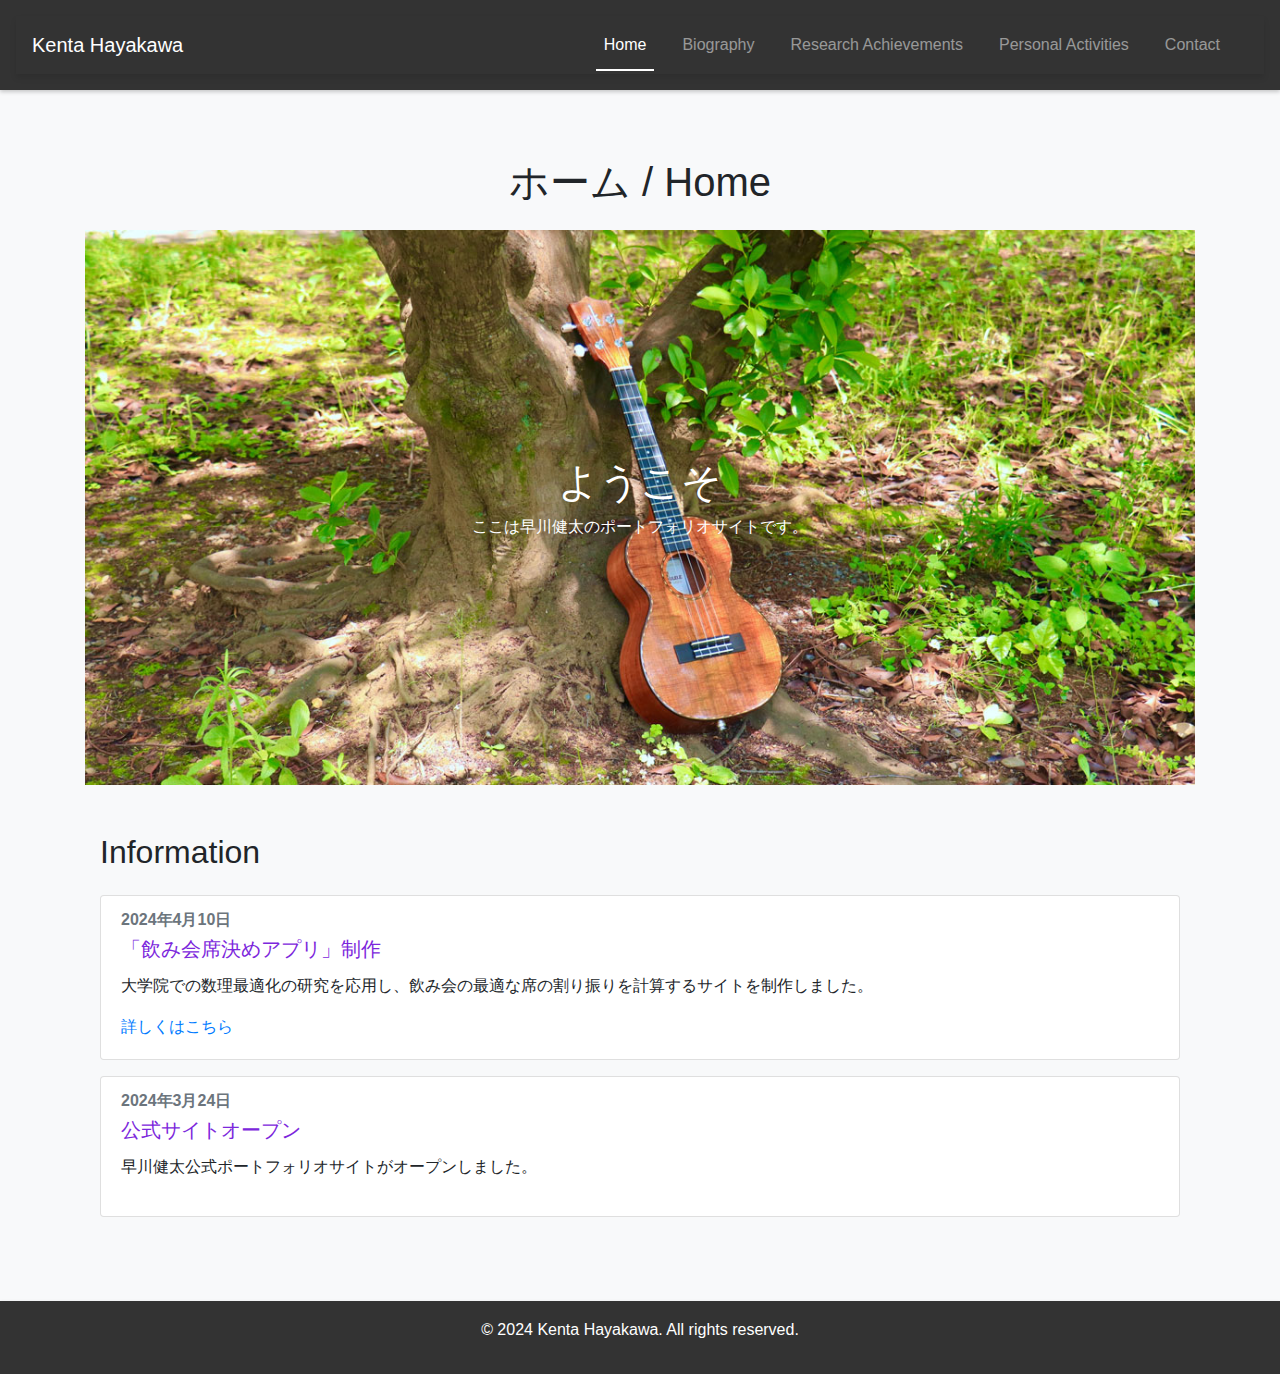
==== portfolio/index.html @ 00b4cca9 "change title" ====
<!-- Special Thanks: I would like to thank Yuki Imajuku for his great help in creating this website.-->
<!DOCTYPE html>
<html lang="ja">
<head>
    <meta charset="UTF-8">
    <meta name="viewport" content="width=device-width, initial-scale=1.0">
    <!-- Open Graph / Facebook -->
    <meta property="og:type" content="website">
    <meta property="og:url" content="https://kentahayakawa.com/portfolio/index.html">
    <meta property="og:title" content="Home | 早川健太公式ページ">
    <meta property="og:description" content="早川健太公式ポートフォリオサイト">
    <meta property="og:image" content="images/icon.jpg">

    <!-- Twitter -->
    <meta property="twitter:card" content="images/icon.jpg">
    <meta property="twitter:url" content="https://kentahayakawa.com/portfolio/index.html">
    <meta property="twitter:title" content="Home | 早川健太公式ページ">
    <meta property="twitter:description" content="早川健太公式ポートフォリオサイト">
    <meta property="twitter:image" content="images/icon.jpg">
    <title>Home | 早川健太公式ページ</title>
    <link rel="stylesheet" href="https://stackpath.bootstrapcdn.com/bootstrap/4.5.2/css/bootstrap.min.css">
    <link rel="stylesheet" href="css/style.css">
</head>
<!-- Google tag (gtag.js) -->
<script async src="https://www.googletagmanager.com/gtag/js?id=G-EFJJ8KLLE4"></script>
<script>
    window.dataLayer = window.dataLayer || [];
    function gtag(){dataLayer.push(arguments);}
    gtag('js', new Date());

    gtag('config', 'G-EFJJ8KLLE4');
</script>
<body>
    <header class="mb-4">
        <nav class="navbar navbar-expand-lg navbar-dark" style="background-color: #333;">
            <a class="navbar-brand" href="index.html">Kenta Hayakawa</a>
            <button class="navbar-toggler" type="button" data-toggle="collapse" data-target="#navbarNav" aria-controls="navbarNav" aria-expanded="false" aria-label="Toggle navigation">
                <span class="navbar-toggler-icon"></span>
            </button>
            <div class="collapse navbar-collapse" id="navbarNav">
                <ul class="navbar-nav ml-auto">
                    <li class="nav-item active">
                        <a class="nav-link" href="index.html">Home</a>
                    </li>
                    <li class="nav-item">
                        <a class="nav-link" href="biography.html">Biography</a>
                    </li>
                    <li class="nav-item">
                        <a class="nav-link" href="research_achievements.html">Research Achievements</a>
                    </li>
                    <li class="nav-item">
                        <a class="nav-link" href="personal_activities.html">Personal Activities</a>
                    </li>
                    <li class="nav-item">
                        <a class="nav-link" href="contact.html">Contact</a>
                    </li>
                </ul>
            </div>
        </nav>
    </header>
    <main class="container mt-5">
		<h1 class="text-center mb-4">ホーム / Home</h1>
        <section>
			<div class="image-container position-relative">
				<img src="images/top_1.jpg" alt="トップ画像1" class="img-fluid slide-image">
				<div class="overlay-text position-absolute">
					<h1 class="text-white text-center">ようこそ</h1>
					<p class="text-white text-center">ここは早川健太のポートフォリオサイトです。</p>
				</div>
			</div>			
		</section>
	
		<div class="container mt-5">
			<h2 class="mb-4">Information</h2>
			<div class="row">
				<div class="col-12">
					<!-- お知らせアイテム -->
                    <div class="card mb-3">
						<div class="card-body">
							<h6 class="card-subtitle mb-2 text-muted">2024年4月10日</h6>
							<h5 class="card-title">「飲み会席決めアプリ」制作</h5>
							<p class="card-text">大学院での数理最適化の研究を応用し、飲み会の最適な席の割り振りを計算するサイトを制作しました。</p>
							<a href="https://kentahayakawa.com/seat_optimization" class="card-link">詳しくはこちら</a>
						</div>
					</div>
					<div class="card mb-3">
						<div class="card-body">
							<h6 class="card-subtitle mb-2 text-muted">2024年3月24日</h6>
							<h5 class="card-title">公式サイトオープン</h5>
							<p class="card-text">早川健太公式ポートフォリオサイトがオープンしました。</p>
							<a href="#" class="card-link"></a>
						</div>
					</div>
				</div>
			</div>
		</div>
		
    </main>
    <footer class="mt-5 py-3 text-center" style="background-color: #333; color: white;">
        <p>&copy; 2024 Kenta Hayakawa. All rights reserved.</p>
    </footer>
    <!-- Bootstrap JS and Popper.js -->
    <script src="https://code.jquery.com/jquery-3.5.1.slim.min.js"></script>
    <script src="https://cdn.jsdelivr.net/npm/@popperjs/core@2.5.2/dist/umd/popper.min.js"></script>
    <script src="https://stackpath.bootstrapcdn.com/bootstrap/4.5.2/js/bootstrap.min.js"></script>
    <script src="js/script.js"></script>
</body>
</html>
---- portfolio/css/style.css ----
body {
  font-family: 'Roboto', sans-serif;
  margin: 0;
  padding: 0; /* autoから0へ変更 */
  box-sizing: border-box;
  background-color: #f8f9fa;
}

@media (max-width: 768px) {
  body {
    font-size: 14px; /* ボディのフォントサイズを少し小さく調整 */
  }
  h1, h2, h3, h4, h5, h6 {
    font-size: 1.25rem; /* 見出しのフォントサイズを全体的に小さく調整 */
  }
  .card-title {
    font-size: 1rem; /* タイトルのフォントサイズをさらに小さく */
  }
  .card-subtitle {
    font-size: 0.85rem; /* 日付のフォントサイズを小さく */
  }
  .card-text {
    font-size: 0.95rem; /* カードテキストのフォントサイズを調整 */
  }
  p {
    font-size: 1rem;
  }
  header h1 {
    font-size: 20px;
  }
  .navbar-nav .nav-link {
    font-size: 18px;
  }
  .date {
    font-weight: 600;
    margin-right: 10px; /* 日付とテキストの間隔 */
  }
}

.text-large, .text-small {
  display: block; /* ブロック要素として表示 */
}

.text-large {
  font-size: 1.2rem;
}

.text-small {
  font-size: 0.9rem;
  margin-left: 20px;
}

header, footer {
  background-color: #333;
  color: white;
  text-align: center;
  padding: 1em;
  box-shadow: 0 2px 4px rgba(0,0,0,.2);
}

ul {
  word-wrap: break-word;
}

/* ナビゲーションリンクの基本スタイル */
.nav-link {
  color: #666; /* 通常時は少し暗い色 */
  margin-right: 20px; /* ナビゲーションリンク間の余白を設定 */
  position: relative;
  text-decoration: none; /* 下線を消去 */
  transition: color 0.3s; /* 色の変化を滑らかに */
}

/* ホバー時とアクティブ時のスタイル */
.nav-link:hover, .nav-link.active {
  color: #fff; /* フォントの色を白に */
}

.nav-link::after, .nav-link.active::after {
  background-color: #fff; /* 下線の色を白に */
}

.nav-link::after, .nav-link:hover::after, .nav-link.active::after {
  content: '';
  position: absolute;
  bottom: -5px;
  left: 50%;
  width: 0;
  height: 2px;
  background-color: #fff;
  transition: width 0.3s, left 0.3s;
}

.nav-link:hover::after, .nav-link.active::after {
  width: 100%;
  left: 0;
}

main {
  padding: 20px;
}

p {
  line-height: 1.6;
  margin-top: 0;
  margin-bottom: 1rem;
}

.underline-text {
  text-decoration: underline;
}

.navbar {
  background-color: #333 !important;
  box-shadow: 0 4px 6px rgba(0,0,0,.1);
}

.btn-custom, .btn-custom:hover {
  background-color: #007bff; /* ホバー時に暗くする設定は:hoverセレクタで指定 */
  color: white;
  padding: 0.375rem 0.75rem;
  border-radius: 0.25rem;
  transition: background-color 0.3s;
}

.btn-custom:hover {
  background-color: #0056b3;
}

.timeline {
  border-left: 2px solid #007bff; /* タイムラインの線 */
  padding-left: 20px; /* タイムラインからの余白を増やして右に寄せる */
  position: relative;
}

.timeline-item {
  margin-bottom: 10px; /* アイテム間の余白 */
}

.timeline-item::before {
  content: '';
  position: absolute;
  left: -7px; /* 中心点の位置を調整して線と丸が中心で合うように */
  top: 0;
  height: 12px;
  width: 12px;
  background-color: #007bff; /* 中心点の色 */
  border-radius: 50%; /* 円形にする */
  box-shadow: 0 0 0 3px #fff; /* 中心点の周りの白い輪 */
}

.date {
  font-weight: bold;
  margin-right: 10px; /* 日付とテキストの間隔 */
}

.contact-list {
  list-style-type: none; /* リストの記号を消去 */
  padding: 0; /* リストのデフォルトパディングを消去 */
}

.contact-list li {
  margin-bottom: 10px; /* リストアイテム間のマージン */
  display: flex; /* フレックスボックスモデルを適用 */
  align-items: center; /* アイテムを中央揃え */
}

.contact-list li img {
  margin-right: 10px; /* 画像とテキストの間隔 */
  width: 48px; /* 元のサイズの2倍の幅 */
  object-fit: contain; /* 縦横比を保持 (必要に応じて) */
}

.section {
  background-color: #f0f0f0; /* セクションの背景色を少し暗めの色に設定 */
  margin-bottom: 30px; /* セクション間の余白 */
  padding: 20px; /* セクション内のパディング */
  border-radius: 8px; /* 角を丸く */
}

.section h2 {
  color: #333; /* セクションタイトルの色 */
  margin-bottom: 15px; /* タイトルと内容の間隔 */
  padding-bottom: 10px; /* タイトルの下のパディング */
  border-bottom: 2px solid #ddd; /* タイトルの下に線を引く */
}

ul {
  padding-left: 20px; /* リストのインデントを調整 */
}

ul li {
  line-height: 1.6; /* リストアイテムの行間隔 */
}

.card-title {
  color: #7c27dc; /* タイトルの色を変更 */
}

.card-subtitle {
  font-weight: bold; /* サブタイトル（日付）を強調 */
}

.card-link {
  color: #007bff; /* リンクの色を調整 */
}

.image-container img {
  width: 100%; /* 表示画面の横幅と同じになるように設定 */
  height: auto; /* 縦横比を維持しつつ、高さを自動調整 */
  object-fit: contain; /* 縦横比を保ちつつ、画像がコンテナに収まるように調整 */
}

.overlay-text {
  position: absolute;
  top: 50%;
  left: 50%;
  transform: translate(-50%, -50%);
  width: 100%;
  text-align: center;
  animation: fadeInUpToCenter 1.2s ease-out; /* アニメーションを適用 */
  color: white;
}

.img-fluid {
  width: 100%; /* 画像をコンテナの幅に合わせる */
  height: auto; /* 画像の縦横比を保つ */
}

@keyframes fadeInUpToCenter {
  from {
    transform: translate(-50%, -40%); /* 中心から少し下にオフセット */
    opacity: 0; /* 完全に透明 */
  }
  to {
    transform: translate(-50%, -50%); /* 正確に中央に */
    opacity: 1; /* 完全に不透明 */
  }
}
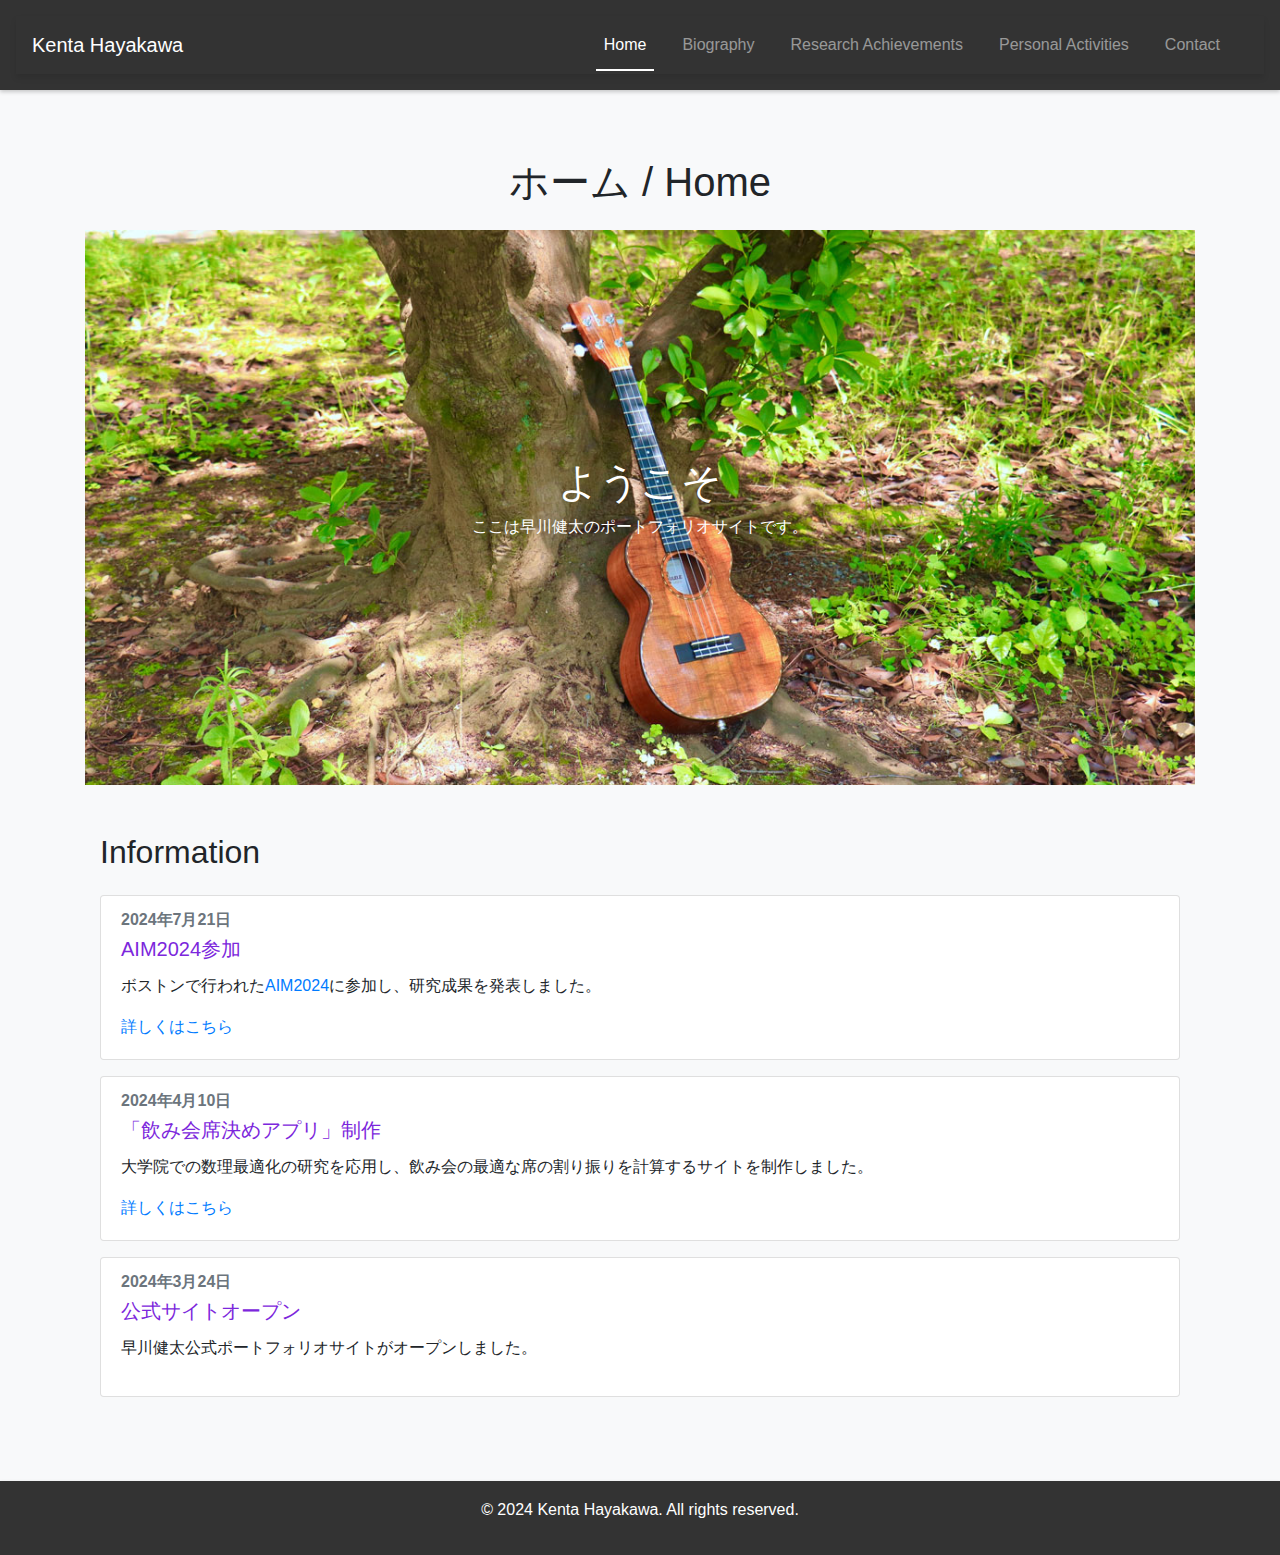
==== commit fcf2e61f: "Update index.html" ====
--- a/portfolio/index.html
+++ b/portfolio/index.html
@@ -75,7 +75,15 @@
 			<div class="row">
 				<div class="col-12">
 					<!-- お知らせアイテム -->
-                    <div class="card mb-3">
+					<div class="card mb-3">
+						<div class="card-body">
+							<h6 class="card-subtitle mb-2 text-muted">2024年7月21日</h6>
+							<h5 class="card-title">AIM2024参加</h5>
+							<p class="card-text">ボストンで行われた<a href="https://www.aim2024.org">AIM2024</a>に参加し、研究成果を発表しました。</p>
+							<a href="https://kentahayakawa.com/portfolio/research_achievements.html" class="card-link">詳しくはこちら</a>
+						</div>
+					</div>
+                                        <div class="card mb-3">
 						<div class="card-body">
 							<h6 class="card-subtitle mb-2 text-muted">2024年4月10日</h6>
 							<h5 class="card-title">「飲み会席決めアプリ」制作</h5>
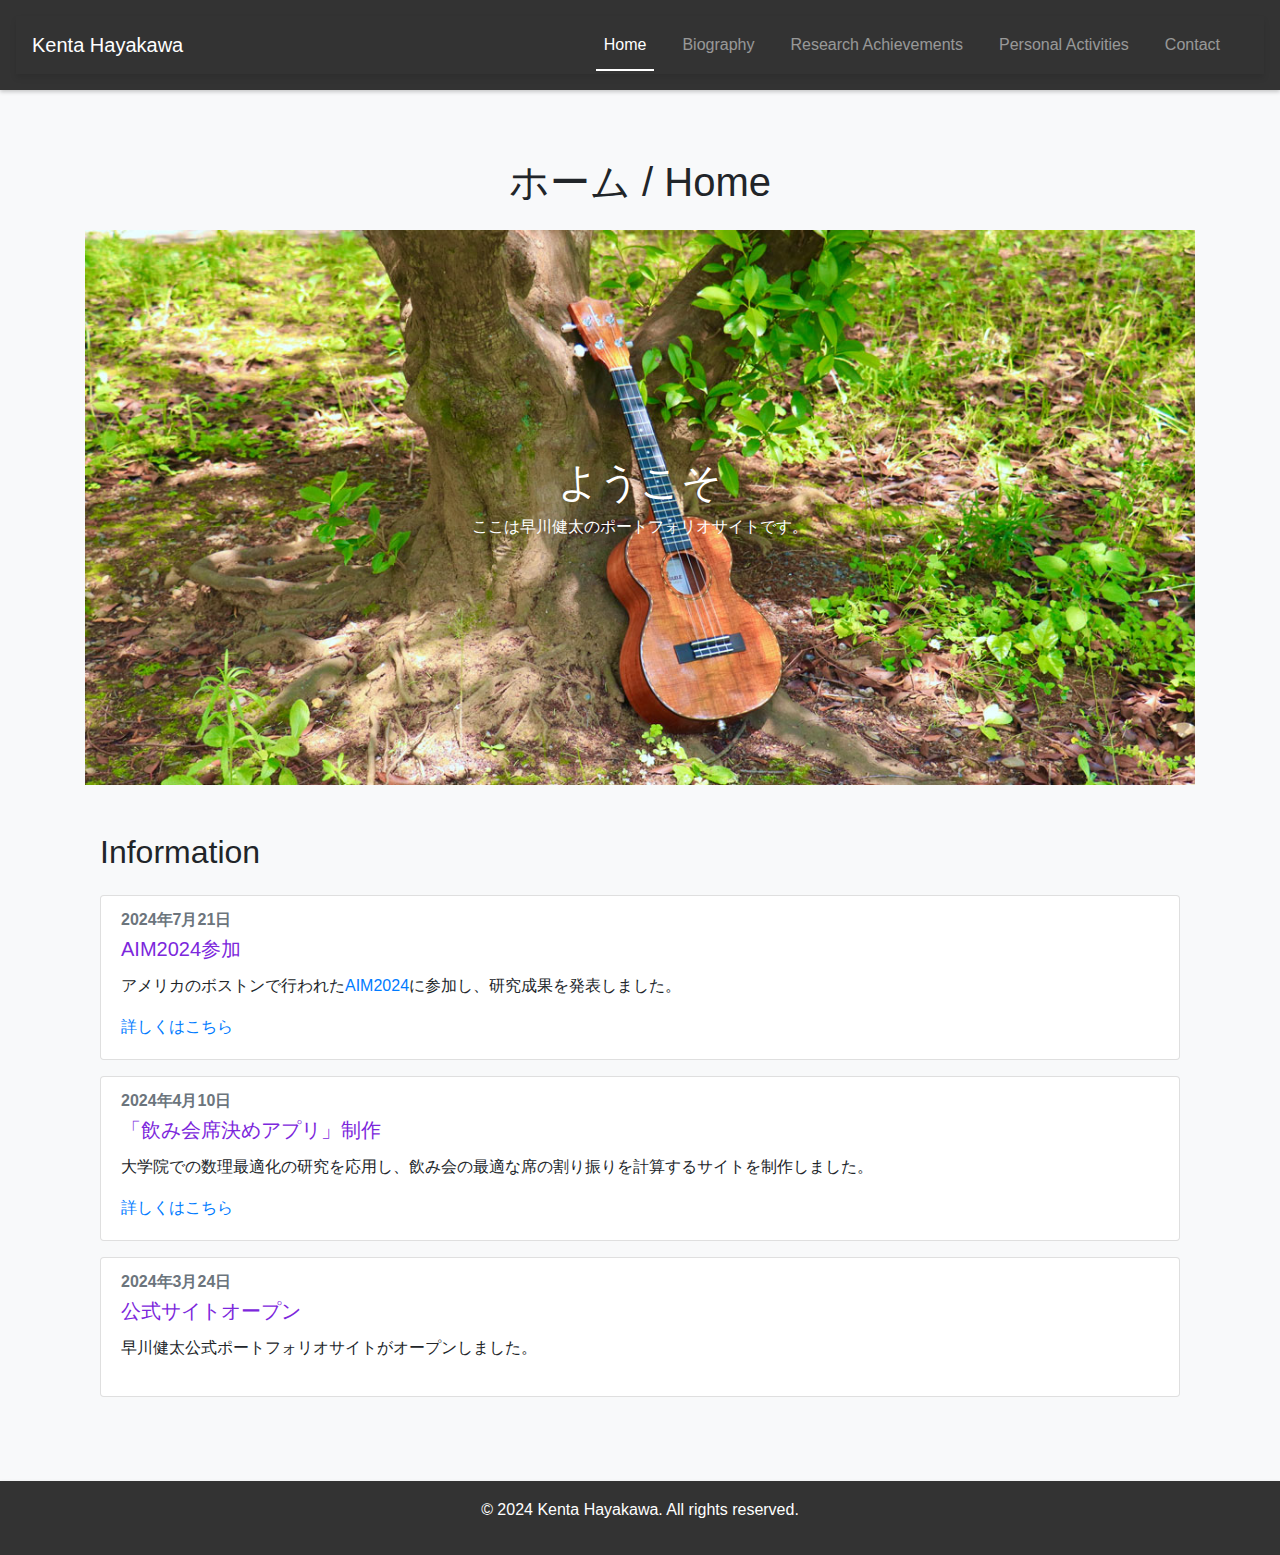
==== commit a562c94c: "Update index.html" ====
--- a/portfolio/index.html
+++ b/portfolio/index.html
@@ -79,7 +79,7 @@
 						<div class="card-body">
 							<h6 class="card-subtitle mb-2 text-muted">2024年7月21日</h6>
 							<h5 class="card-title">AIM2024参加</h5>
-							<p class="card-text">ボストンで行われた<a href="https://www.aim2024.org">AIM2024</a>に参加し、研究成果を発表しました。</p>
+							<p class="card-text">アメリカのボストンで行われた<a href="https://www.aim2024.org" target="_blank">AIM2024</a>に参加し、研究成果を発表しました。</p>
 							<a href="https://kentahayakawa.com/portfolio/research_achievements.html" class="card-link">詳しくはこちら</a>
 						</div>
 					</div>
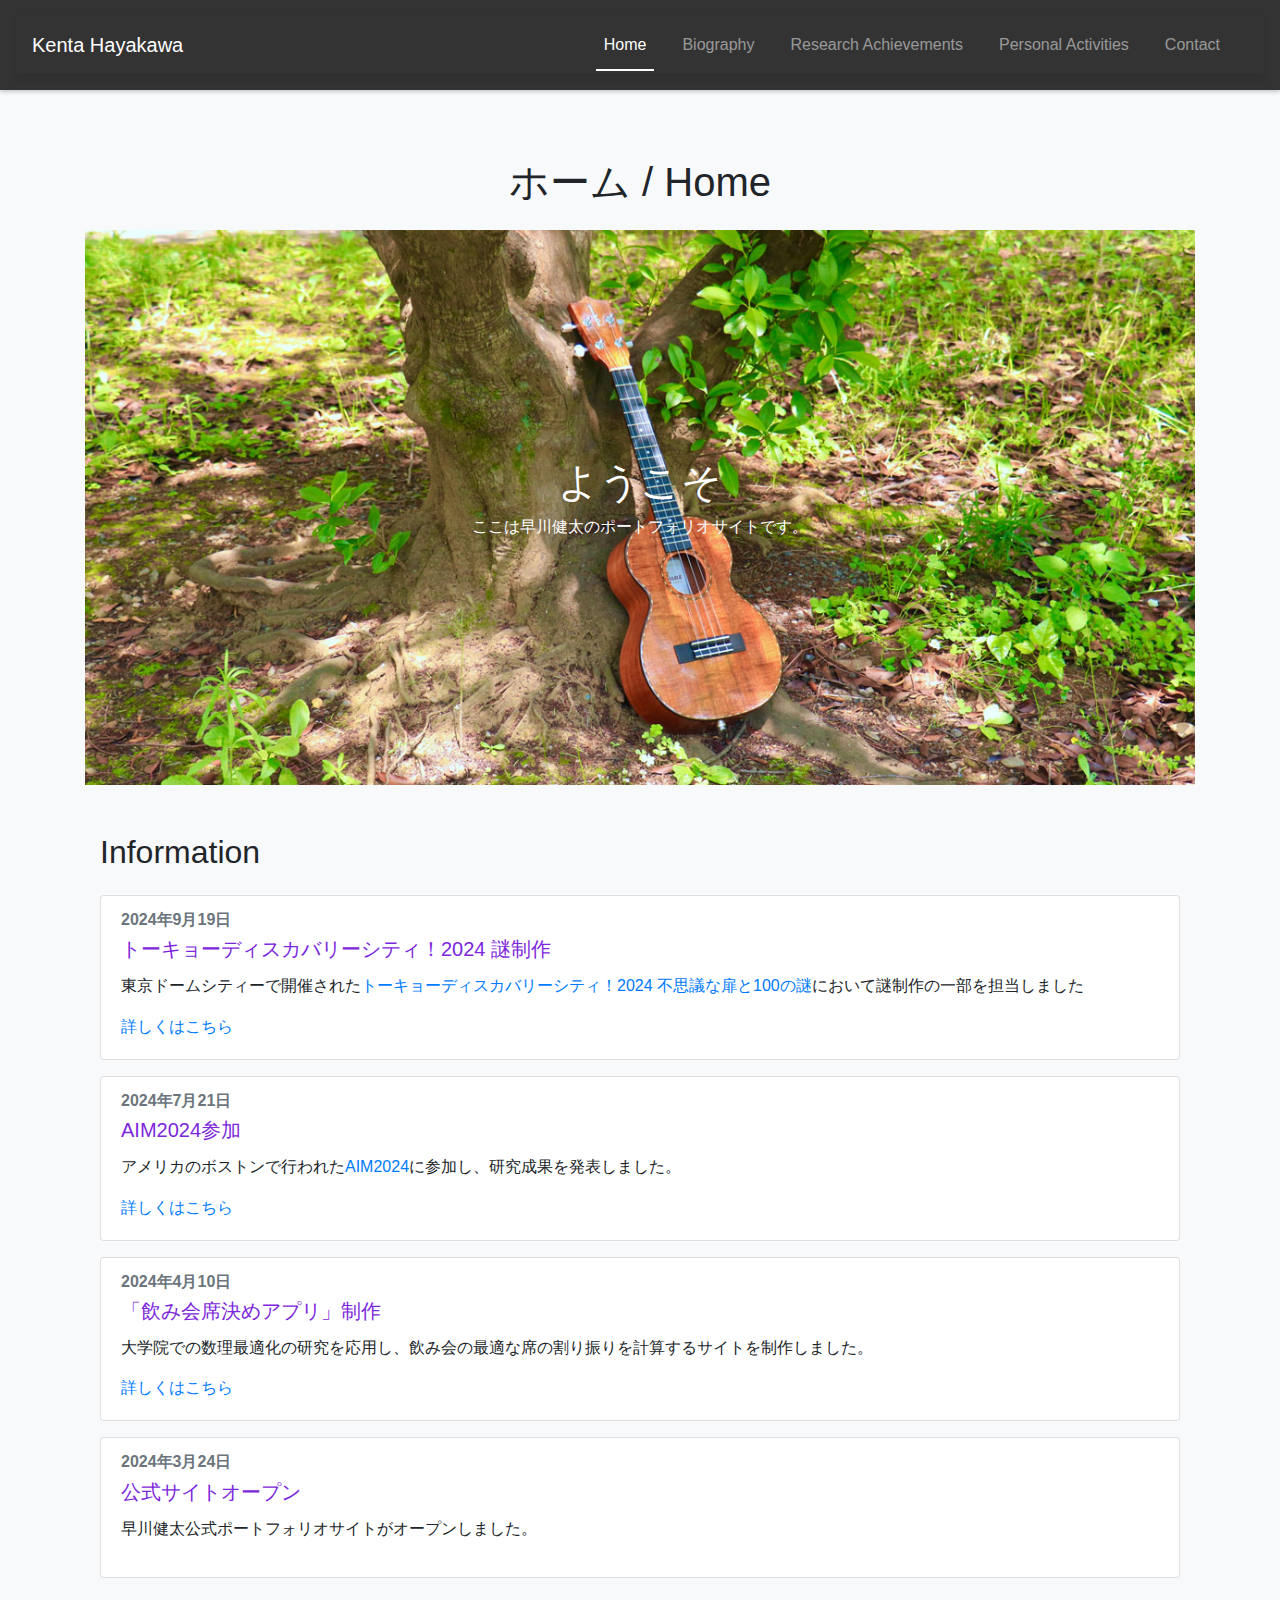
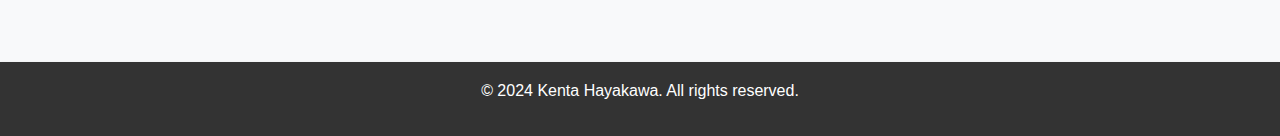
==== commit fb5e01b1: "Update news" ====
--- a/portfolio/index.html
+++ b/portfolio/index.html
@@ -77,6 +77,14 @@
 					<!-- お知らせアイテム -->
 					<div class="card mb-3">
 						<div class="card-body">
+							<h6 class="card-subtitle mb-2 text-muted">2024年9月19日</h6>
+							<h5 class="card-title">トーキョーディスカバリーシティ！2024 謎制作</h5>
+							<p class="card-text">東京ドームシティーで開催された<a href="https://www.tokyo-dome.co.jp/quizknock/discovery-2024/" target="_blank">トーキョーディスカバリーシティ！2024 不思議な扉と100の謎</a>において謎制作の一部を担当しました</p>
+							<a href="https://kentahayakawa.com/portfolio/personal_activities.html" class="card-link">詳しくはこちら</a>
+						</div>
+					</div>
+					<div class="card mb-3">
+						<div class="card-body">
 							<h6 class="card-subtitle mb-2 text-muted">2024年7月21日</h6>
 							<h5 class="card-title">AIM2024参加</h5>
 							<p class="card-text">アメリカのボストンで行われた<a href="https://www.aim2024.org" target="_blank">AIM2024</a>に参加し、研究成果を発表しました。</p>
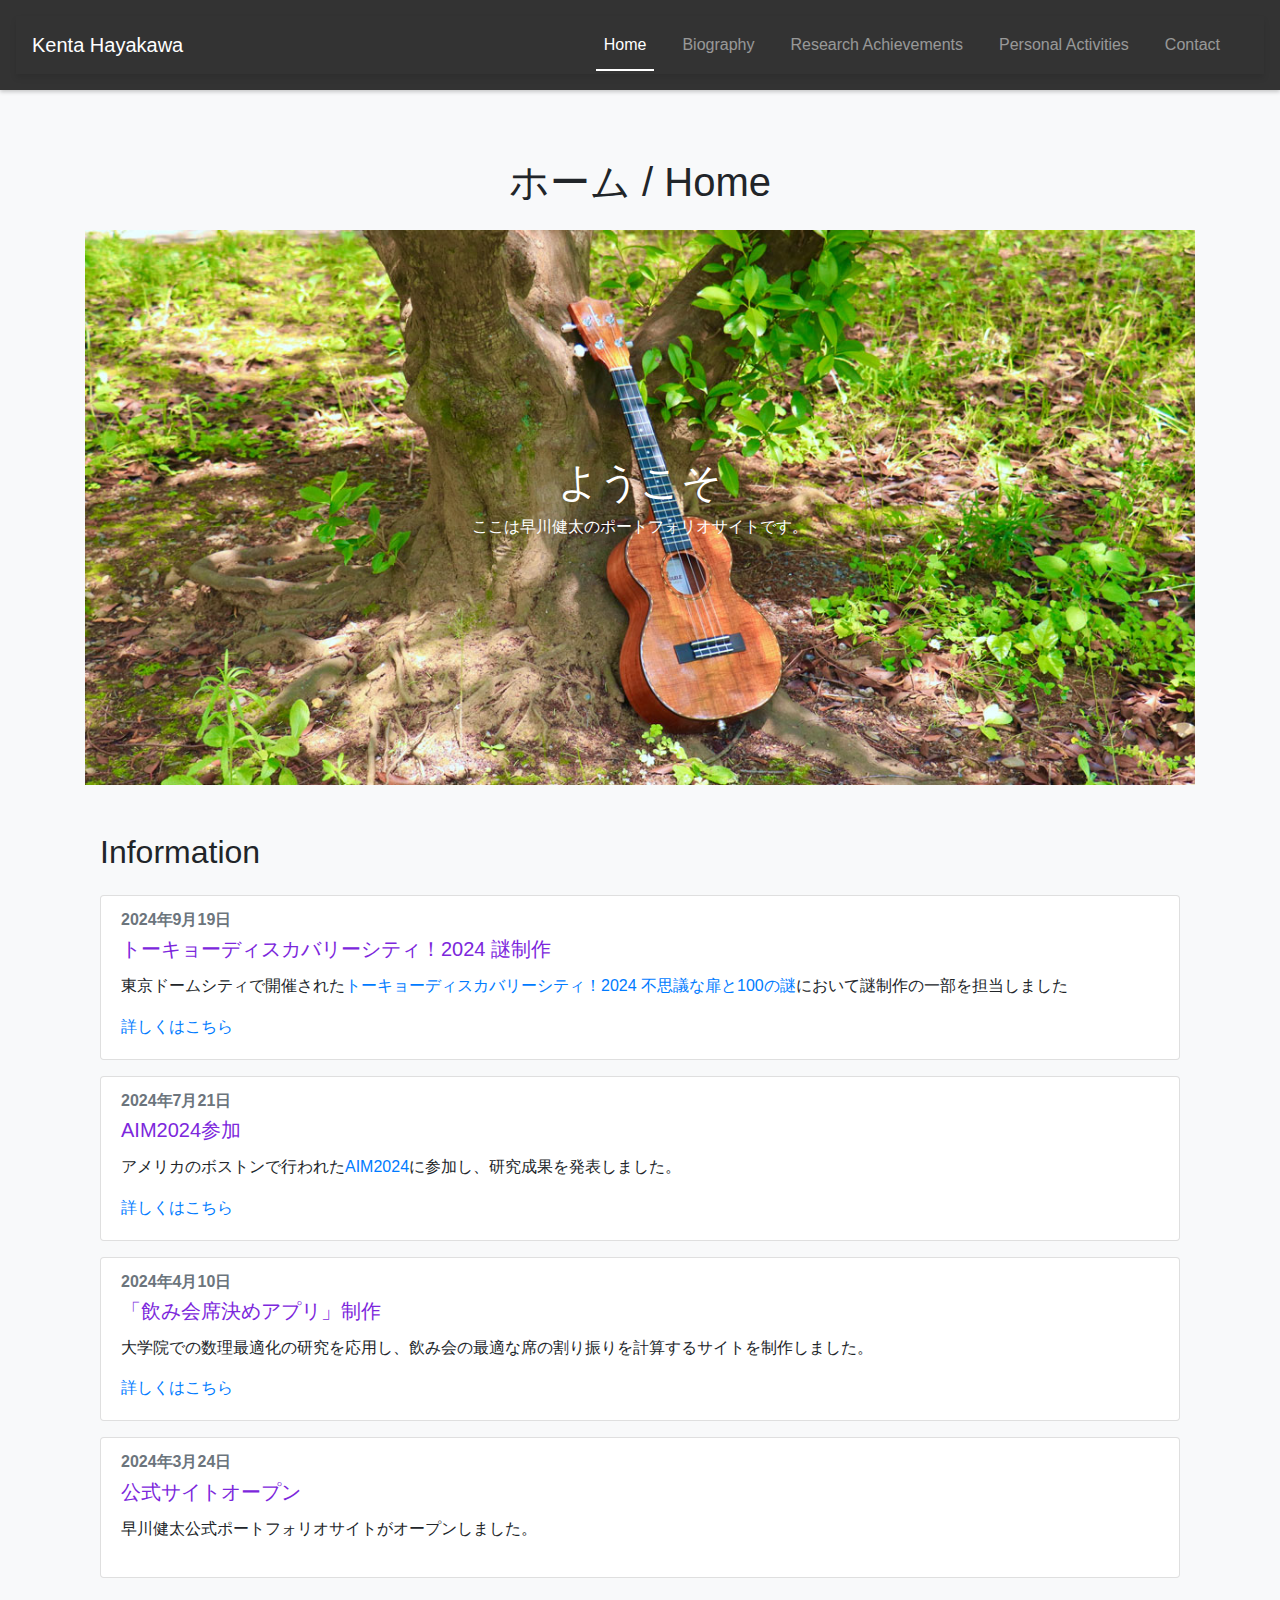
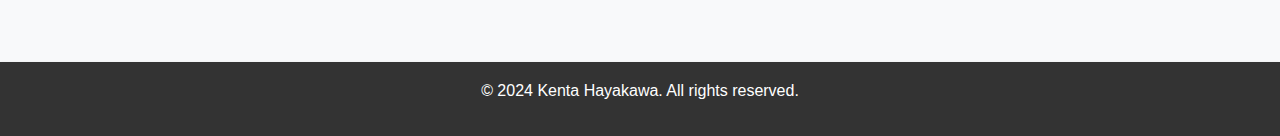
==== commit 48d54c44: "revise typo" ====
--- a/portfolio/index.html
+++ b/portfolio/index.html
@@ -79,7 +79,7 @@
 						<div class="card-body">
 							<h6 class="card-subtitle mb-2 text-muted">2024年9月19日</h6>
 							<h5 class="card-title">トーキョーディスカバリーシティ！2024 謎制作</h5>
-							<p class="card-text">東京ドームシティーで開催された<a href="https://www.tokyo-dome.co.jp/quizknock/discovery-2024/" target="_blank">トーキョーディスカバリーシティ！2024 不思議な扉と100の謎</a>において謎制作の一部を担当しました</p>
+							<p class="card-text">東京ドームシティで開催された<a href="https://www.tokyo-dome.co.jp/quizknock/discovery-2024/" target="_blank">トーキョーディスカバリーシティ！2024 不思議な扉と100の謎</a>において謎制作の一部を担当しました</p>
 							<a href="https://kentahayakawa.com/portfolio/personal_activities.html" class="card-link">詳しくはこちら</a>
 						</div>
 					</div>
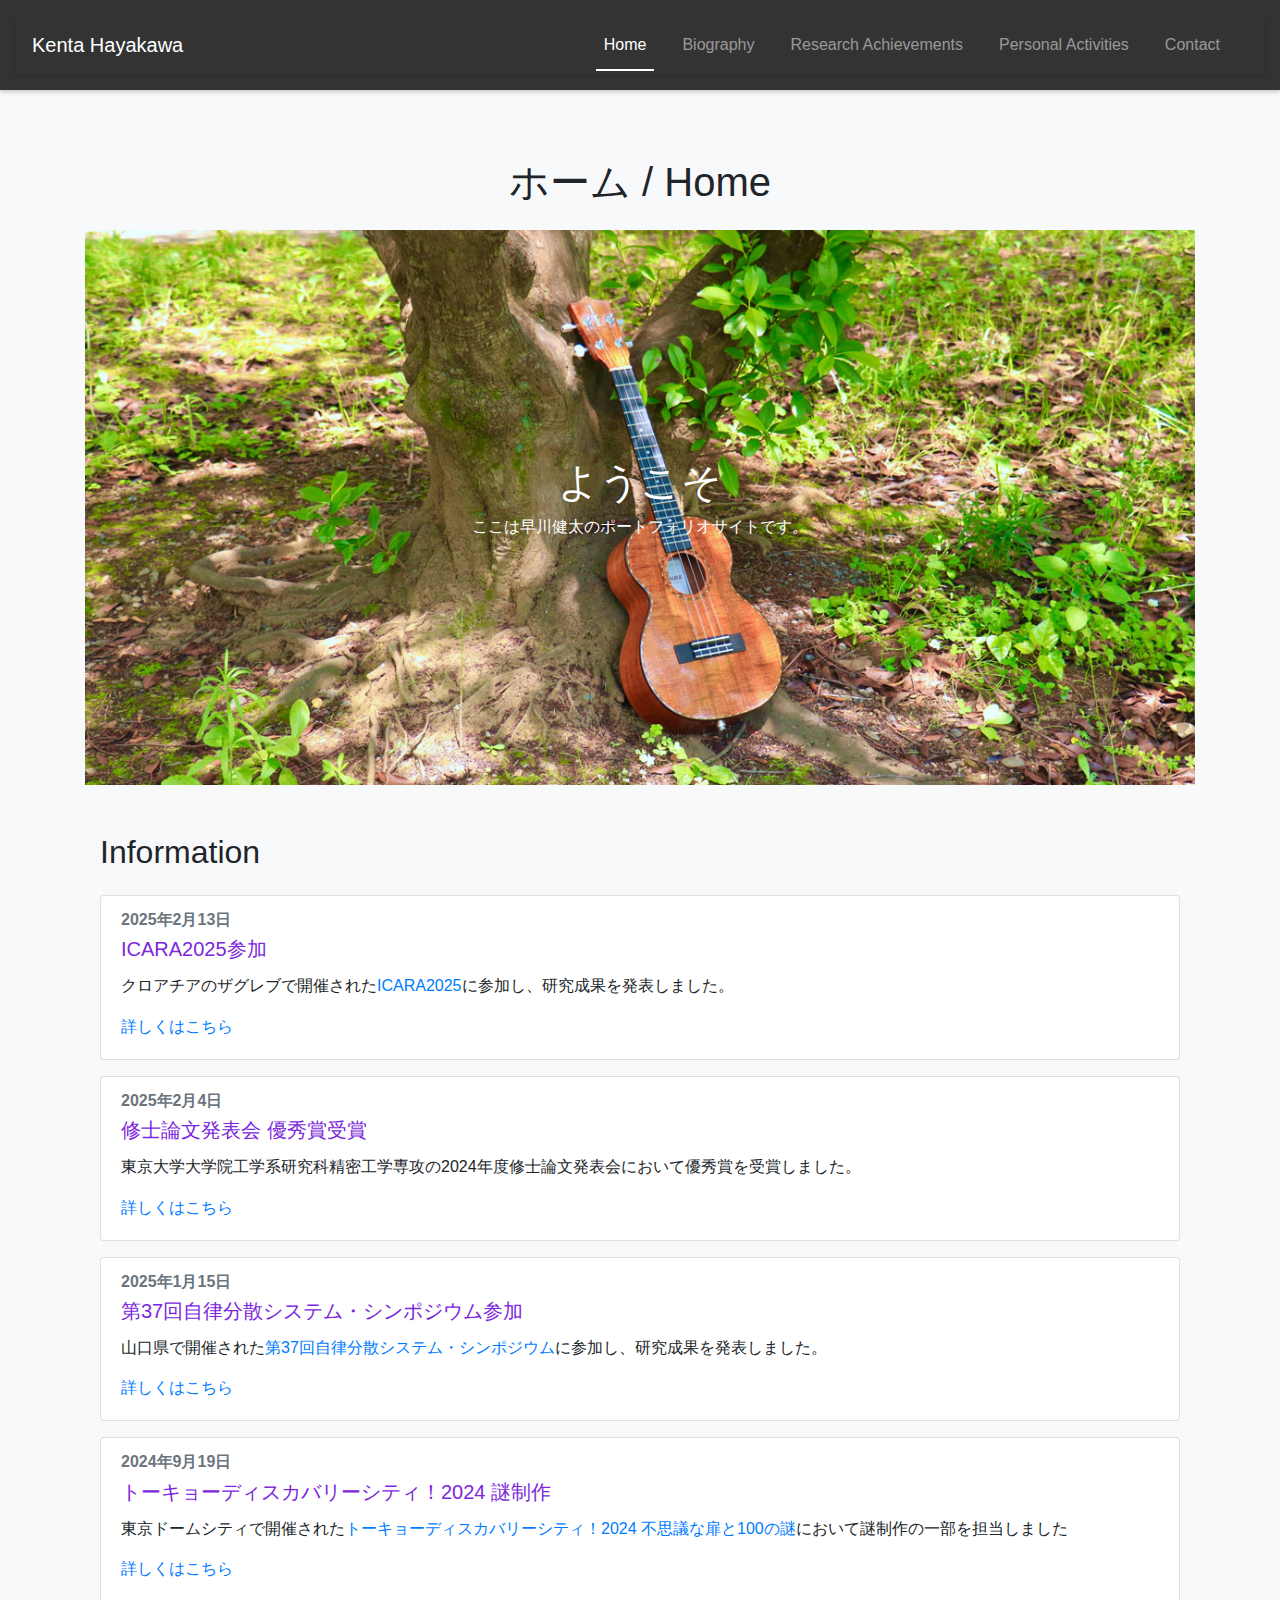
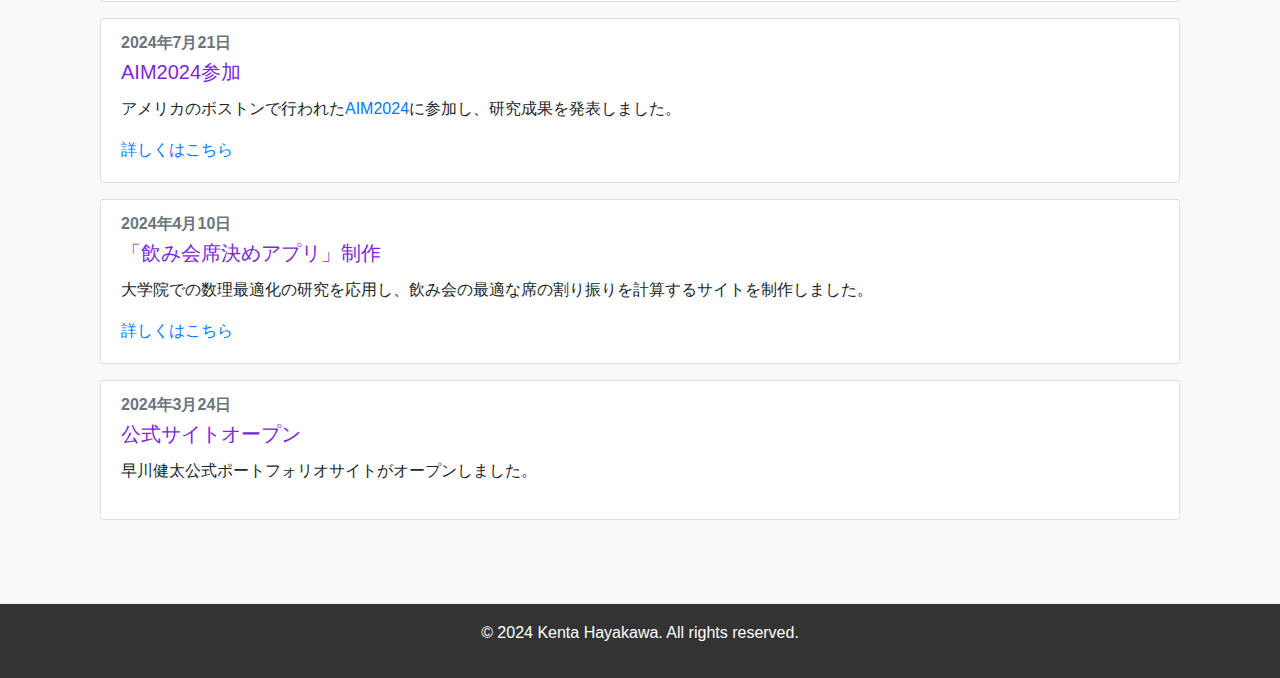
==== commit 1c6cb54c: "Update index.html" ====
--- a/portfolio/index.html
+++ b/portfolio/index.html
@@ -77,6 +77,30 @@
 					<!-- お知らせアイテム -->
 					<div class="card mb-3">
 						<div class="card-body">
+							<h6 class="card-subtitle mb-2 text-muted">2025年2月13日</h6>
+							<h5 class="card-title">ICARA2025参加</h5>
+							<p class="card-text">クロアチアのザグレブで開催された<a href="https://www.icara.us" target="_blank">ICARA2025</a>に参加し、研究成果を発表しました。</p>
+							<a href="https://kentahayakawa.com/portfolio/research_achievements.html" class="card-link">詳しくはこちら</a>
+						</div>
+					</div>
+					<div class="card mb-3">
+						<div class="card-body">
+							<h6 class="card-subtitle mb-2 text-muted">2025年2月4日</h6>
+							<h5 class="card-title">修士論文発表会 優秀賞受賞</h5>
+							<p class="card-text">東京大学大学院工学系研究科精密工学専攻の2024年度修士論文発表会において優秀賞を受賞しました。</p>
+							<a href="https://kentahayakawa.com/portfolio/research_achievements.html" class="card-link">詳しくはこちら</a>
+						</div>
+					</div>
+					<div class="card mb-3">
+						<div class="card-body">
+							<h6 class="card-subtitle mb-2 text-muted">2025年1月15日</h6>
+							<h5 class="card-title">第37回自律分散システム・シンポジウム参加</h5>
+							<p class="card-text">山口県で開催された<a href="https://sites.google.com/sice-das.org/das37th/" target="_blank">第37回自律分散システム・シンポジウム</a>に参加し、研究成果を発表しました。</p>
+							<a href="https://kentahayakawa.com/portfolio/research_achievements.html" class="card-link">詳しくはこちら</a>
+						</div>
+					</div>
+					<div class="card mb-3">
+						<div class="card-body">
 							<h6 class="card-subtitle mb-2 text-muted">2024年9月19日</h6>
 							<h5 class="card-title">トーキョーディスカバリーシティ！2024 謎制作</h5>
 							<p class="card-text">東京ドームシティで開催された<a href="https://www.tokyo-dome.co.jp/quizknock/discovery-2024/" target="_blank">トーキョーディスカバリーシティ！2024 不思議な扉と100の謎</a>において謎制作の一部を担当しました</p>
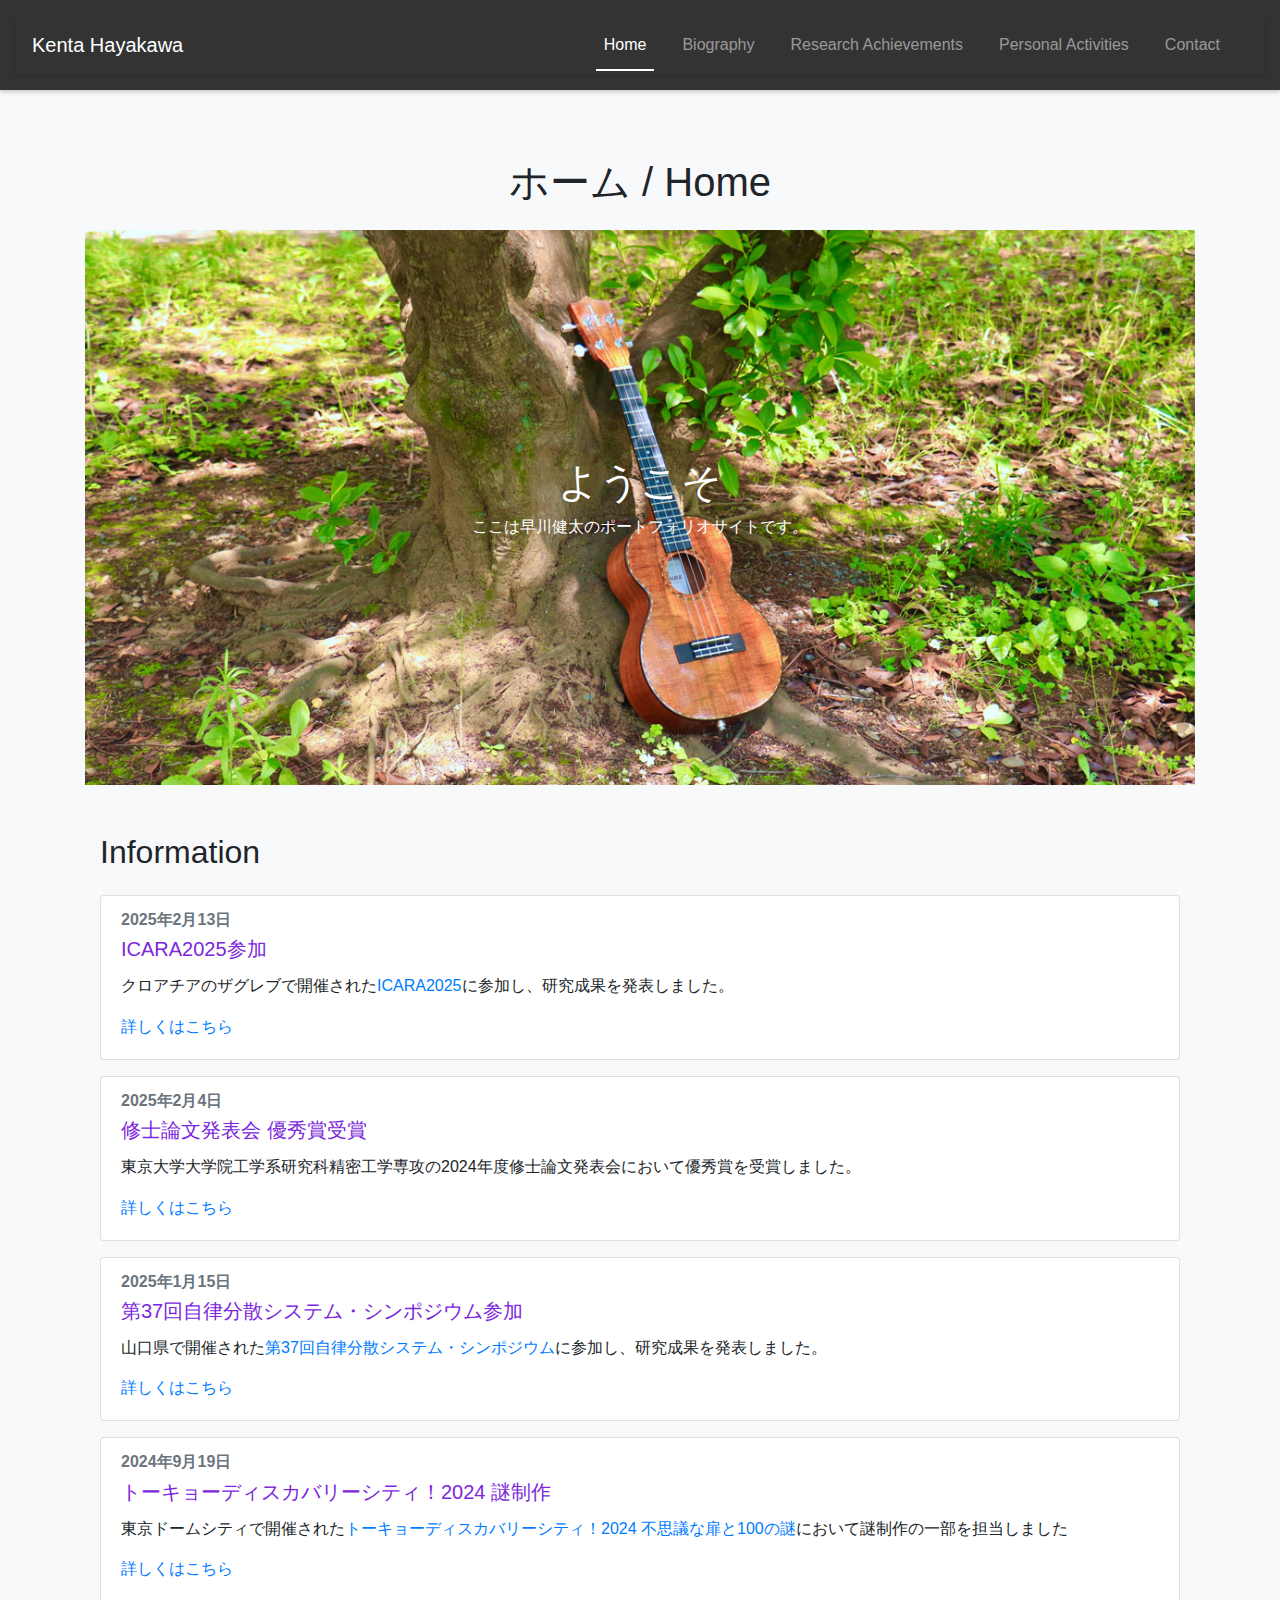
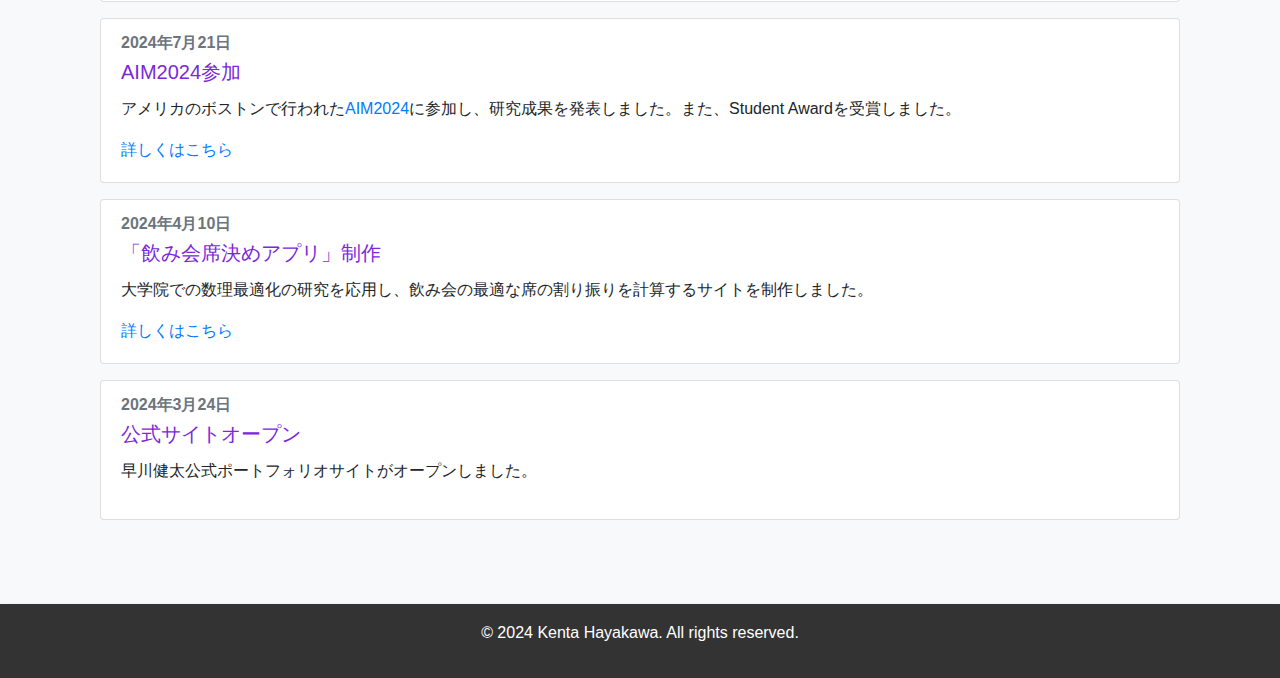
==== commit 08432180: "Update index.html" ====
--- a/portfolio/index.html
+++ b/portfolio/index.html
@@ -111,7 +111,7 @@
 						<div class="card-body">
 							<h6 class="card-subtitle mb-2 text-muted">2024年7月21日</h6>
 							<h5 class="card-title">AIM2024参加</h5>
-							<p class="card-text">アメリカのボストンで行われた<a href="https://www.aim2024.org" target="_blank">AIM2024</a>に参加し、研究成果を発表しました。</p>
+							<p class="card-text">アメリカのボストンで行われた<a href="https://www.aim2024.org" target="_blank">AIM2024</a>に参加し、研究成果を発表しました。また、Student Awardを受賞しました。</p>
 							<a href="https://kentahayakawa.com/portfolio/research_achievements.html" class="card-link">詳しくはこちら</a>
 						</div>
 					</div>
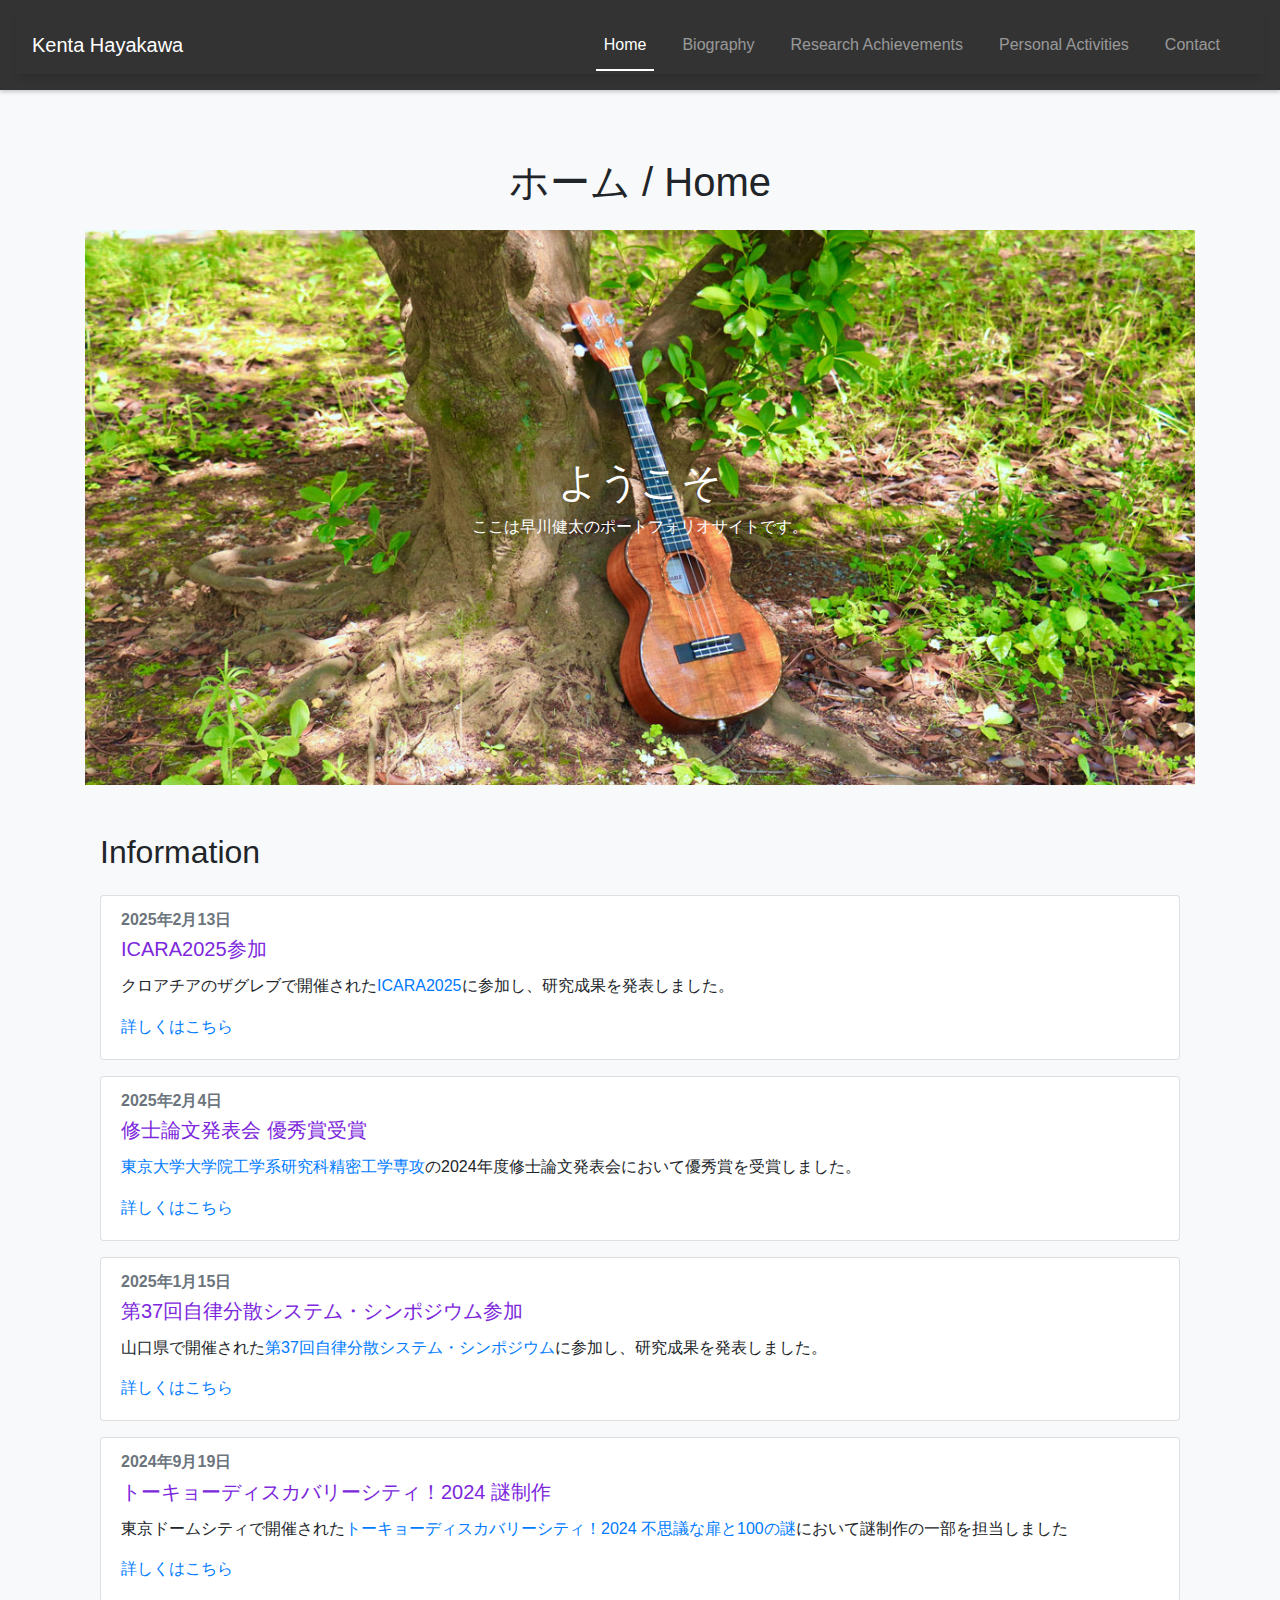
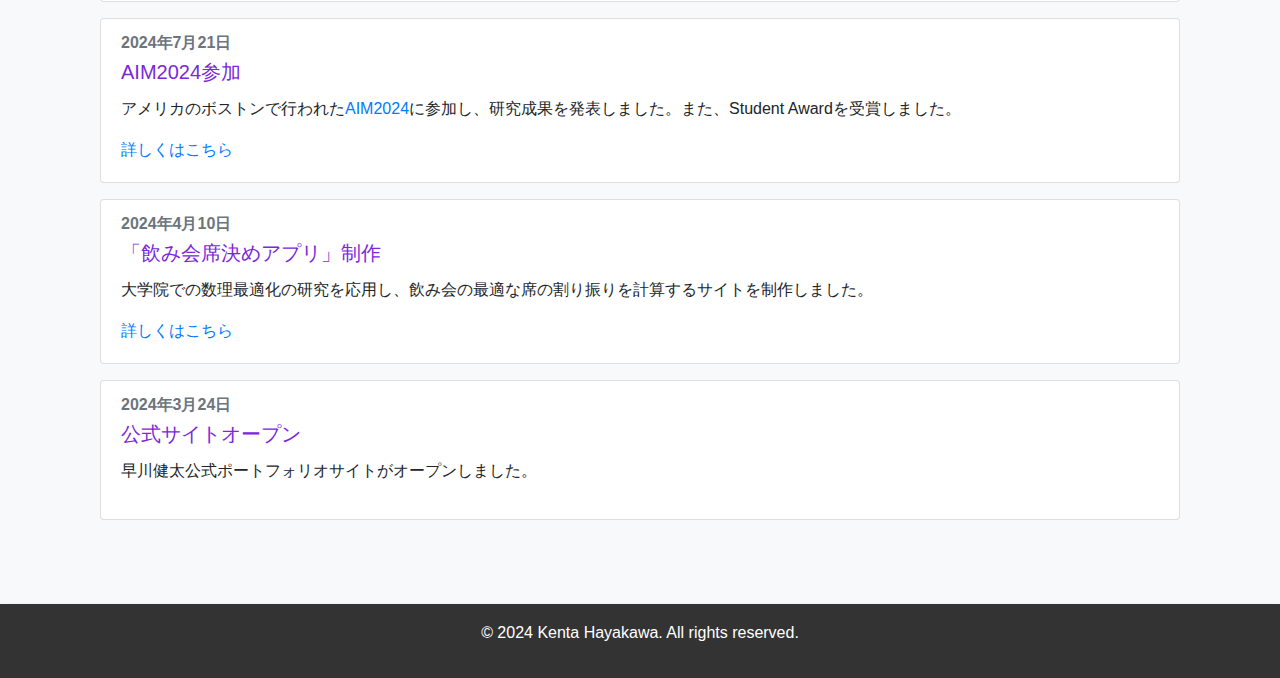
==== commit 091cff81: "Update index.html" ====
--- a/portfolio/index.html
+++ b/portfolio/index.html
@@ -87,7 +87,7 @@
 						<div class="card-body">
 							<h6 class="card-subtitle mb-2 text-muted">2025年2月4日</h6>
 							<h5 class="card-title">修士論文発表会 優秀賞受賞</h5>
-							<p class="card-text">東京大学大学院工学系研究科精密工学専攻の2024年度修士論文発表会において優秀賞を受賞しました。</p>
+							<p class="card-text"><a href="https://www.pe.t.u-tokyo.ac.jp" target="_blank">東京大学大学院工学系研究科精密工学専攻</a>の2024年度修士論文発表会において優秀賞を受賞しました。</p>
 							<a href="https://kentahayakawa.com/portfolio/research_achievements.html" class="card-link">詳しくはこちら</a>
 						</div>
 					</div>
